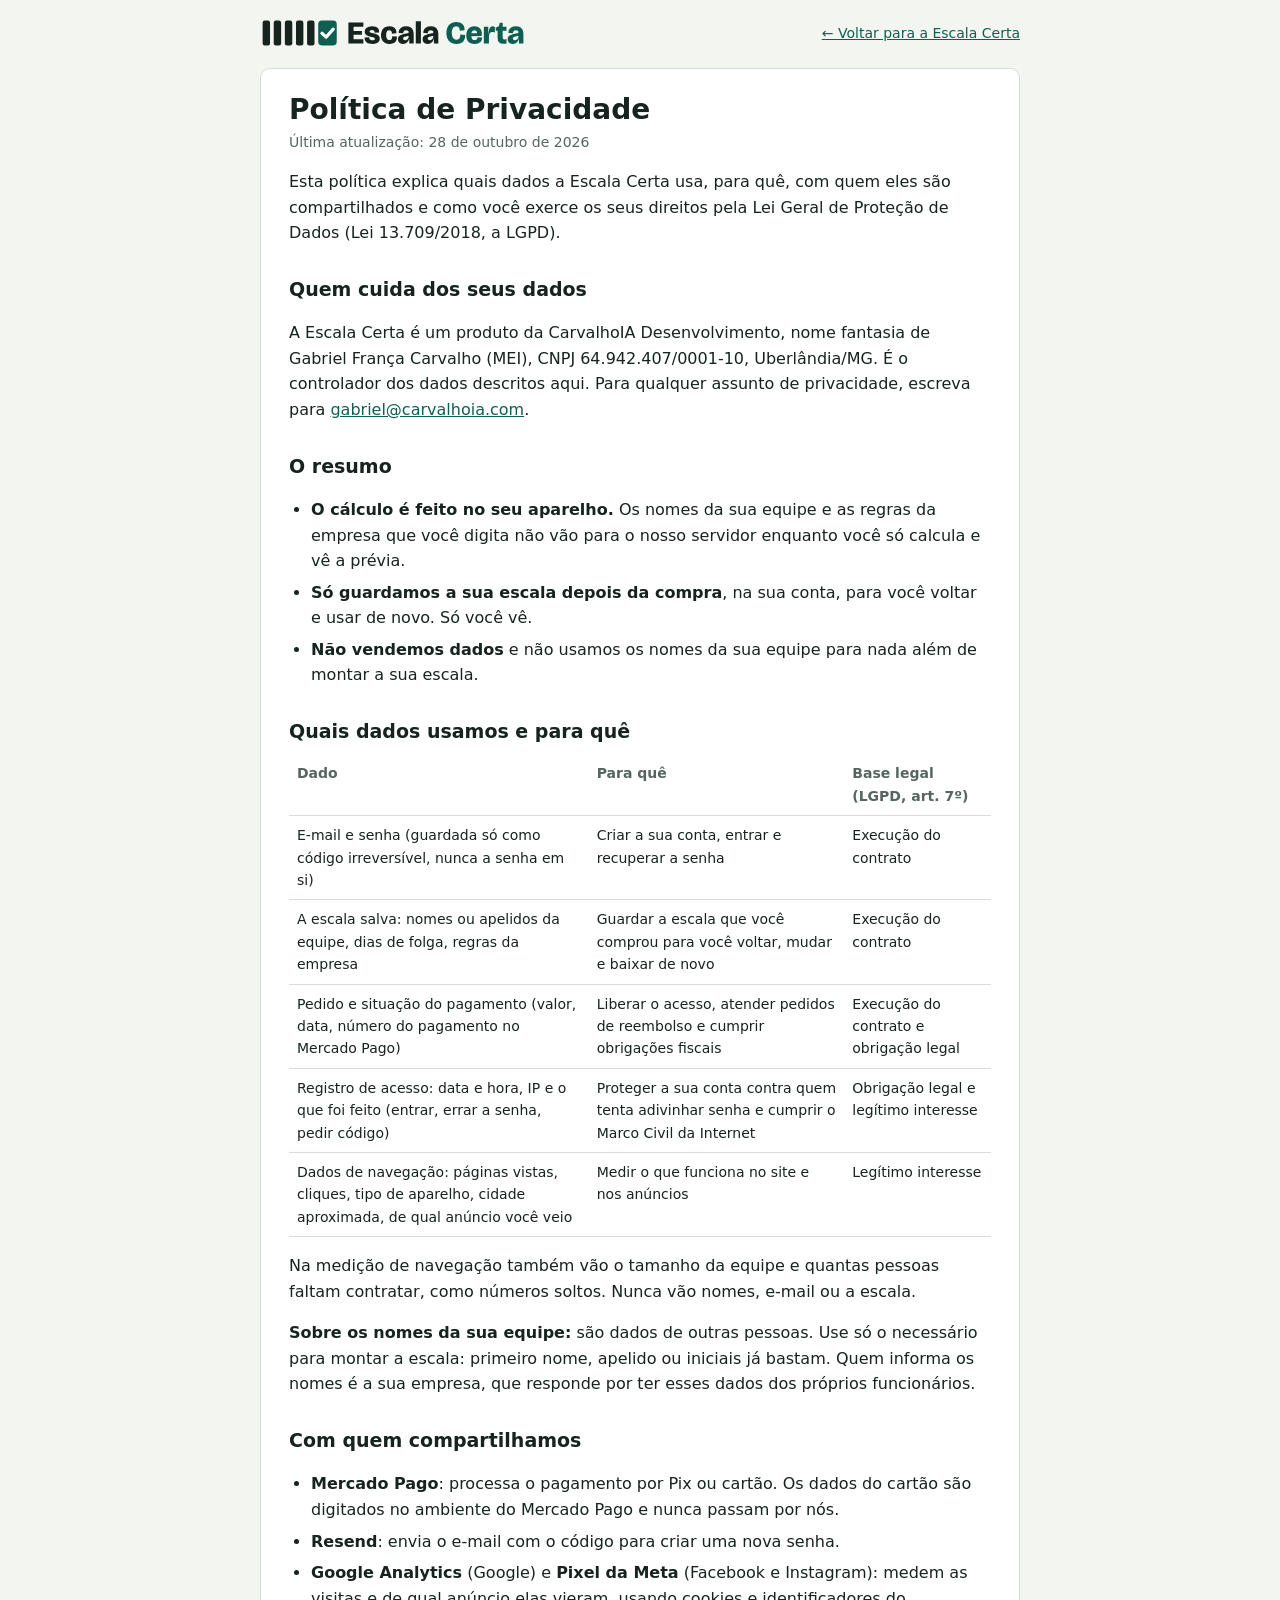
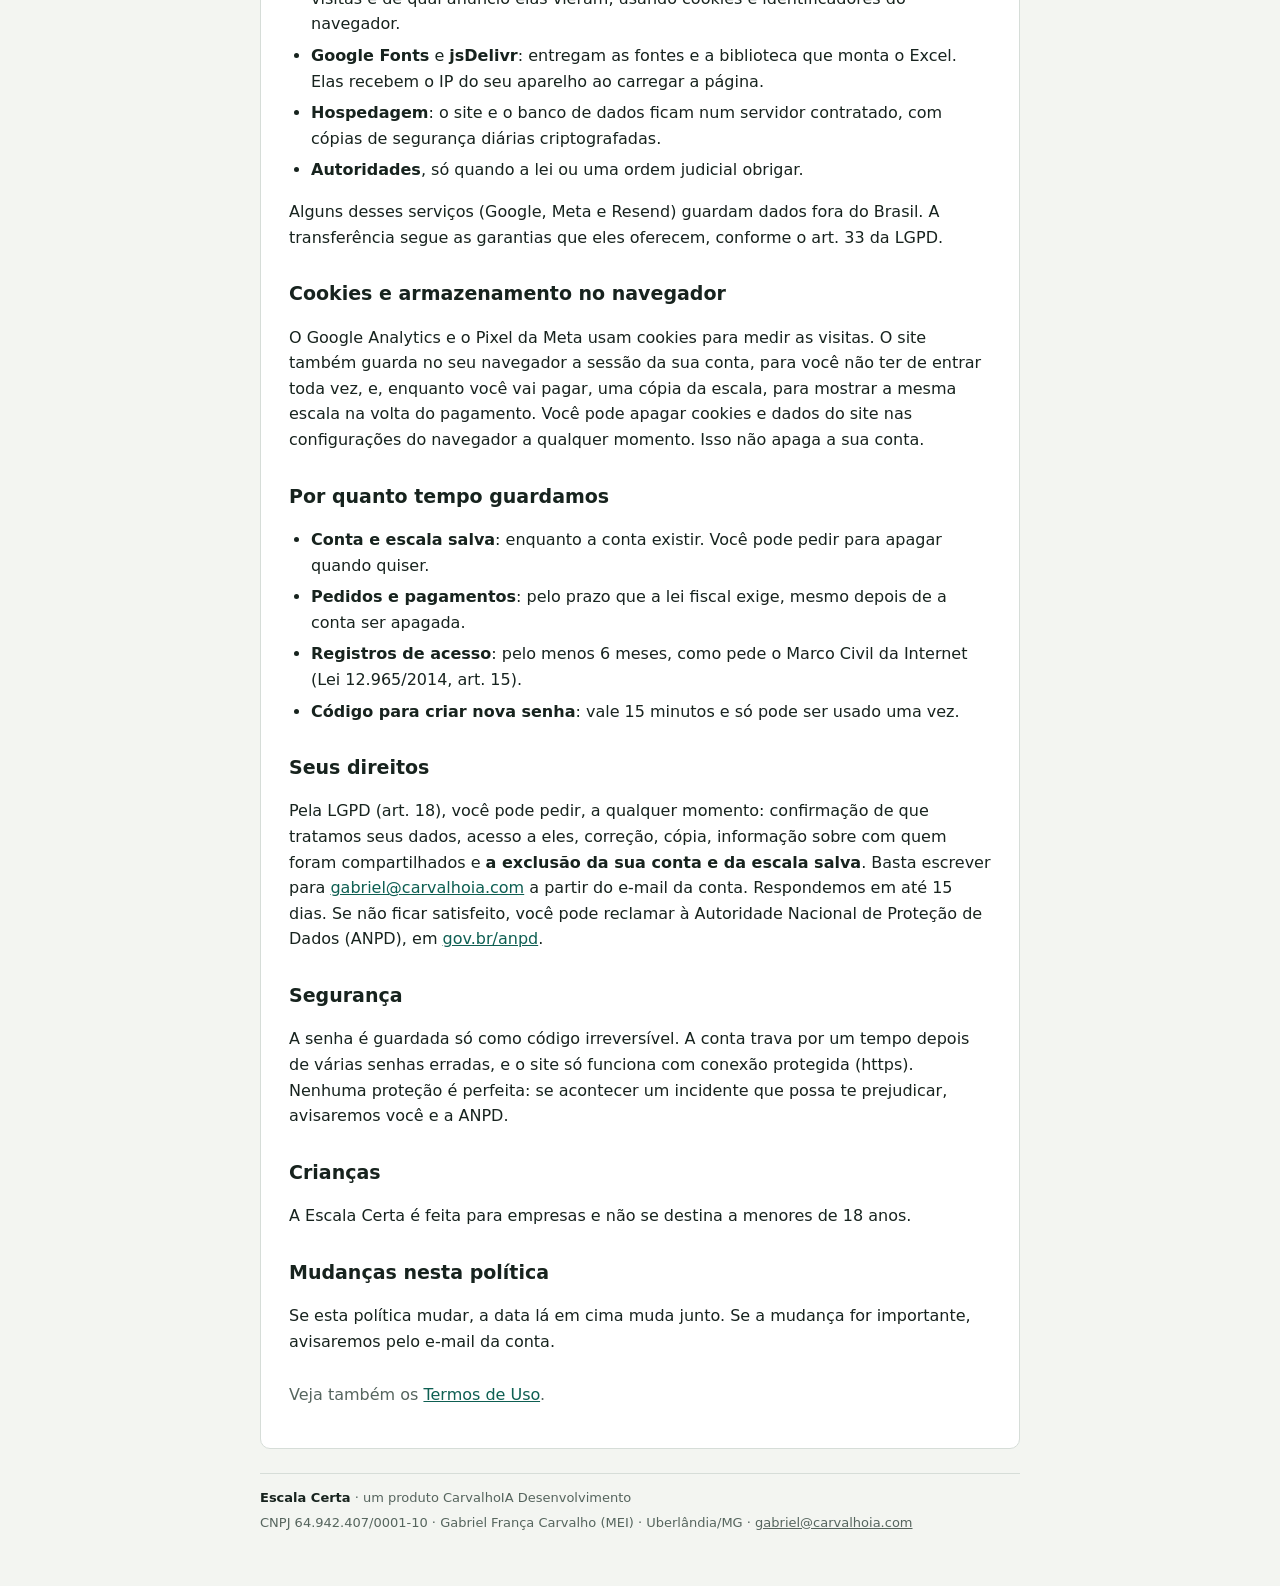
==== gerador/privacidade.html @ 45e775b7 "Política de privacidade, termos de uso e dúvidas frequentes - privacidade.html e termos.html (LGPD e" ====
<!doctype html>
<html lang="pt-BR">
<head>
<meta charset="utf-8">
<meta name="viewport" content="width=device-width, initial-scale=1, viewport-fit=cover">
<title>Política de Privacidade · Escala Certa</title>
<link rel="icon" href="img/icone.svg" type="image/svg+xml">
<link rel="icon" href="img/favicon-32.png" sizes="32x32" type="image/png">
<meta name="theme-color" content="#0e5f52">
<link rel="stylesheet" href="legal.css">
</head>
<body>
<header class="cabeca">
  <a class="logo" href="./"><img src="img/logo.svg" alt="Escala Certa" width="170" height="34"></a>
  <a class="voltar" href="./">← Voltar para a Escala Certa</a>
</header>
<main class="texto">
  <h1>Política de Privacidade</h1>
  <p class="data">Última atualização: 28 de outubro de 2026</p>

  <p>Esta política explica quais dados a Escala Certa usa, para quê, com quem eles são compartilhados e como você
    exerce os seus direitos pela Lei Geral de Proteção de Dados (Lei 13.709/2018, a LGPD).</p>

  <h2>Quem cuida dos seus dados</h2>
  <p>A Escala Certa é um produto da CarvalhoIA Desenvolvimento, nome fantasia de Gabriel França Carvalho (MEI),
    CNPJ 64.942.407/0001-10, Uberlândia/MG. É o controlador dos dados descritos aqui. Para qualquer assunto de
    privacidade, escreva para <a href="mailto:gabriel@carvalhoia.com">gabriel@carvalhoia.com</a>.</p>

  <h2>O resumo</h2>
  <ul>
    <li><b>O cálculo é feito no seu aparelho.</b> Os nomes da sua equipe e as regras da empresa que você digita não vão
      para o nosso servidor enquanto você só calcula e vê a prévia.</li>
    <li><b>Só guardamos a sua escala depois da compra</b>, na sua conta, para você voltar e usar de novo. Só você vê.</li>
    <li><b>Não vendemos dados</b> e não usamos os nomes da sua equipe para nada além de montar a sua escala.</li>
  </ul>

  <h2>Quais dados usamos e para quê</h2>
  <table>
    <thead><tr><th>Dado</th><th>Para quê</th><th>Base legal (LGPD, art. 7º)</th></tr></thead>
    <tbody>
      <tr><td>E-mail e senha (guardada só como código irreversível, nunca a senha em si)</td>
        <td>Criar a sua conta, entrar e recuperar a senha</td><td>Execução do contrato</td></tr>
      <tr><td>A escala salva: nomes ou apelidos da equipe, dias de folga, regras da empresa</td>
        <td>Guardar a escala que você comprou para você voltar, mudar e baixar de novo</td><td>Execução do contrato</td></tr>
      <tr><td>Pedido e situação do pagamento (valor, data, número do pagamento no Mercado Pago)</td>
        <td>Liberar o acesso, atender pedidos de reembolso e cumprir obrigações fiscais</td><td>Execução do contrato e obrigação legal</td></tr>
      <tr><td>Registro de acesso: data e hora, IP e o que foi feito (entrar, errar a senha, pedir código)</td>
        <td>Proteger a sua conta contra quem tenta adivinhar senha e cumprir o Marco Civil da Internet</td><td>Obrigação legal e legítimo interesse</td></tr>
      <tr><td>Dados de navegação: páginas vistas, cliques, tipo de aparelho, cidade aproximada, de qual anúncio você veio</td>
        <td>Medir o que funciona no site e nos anúncios</td><td>Legítimo interesse</td></tr>
    </tbody>
  </table>
  <p>Na medição de navegação também vão o tamanho da equipe e quantas pessoas faltam contratar, como números soltos.
    Nunca vão nomes, e-mail ou a escala.</p>
  <p><b>Sobre os nomes da sua equipe:</b> são dados de outras pessoas. Use só o necessário para montar a escala:
    primeiro nome, apelido ou iniciais já bastam. Quem informa os nomes é a sua empresa, que responde por ter esses
    dados dos próprios funcionários.</p>

  <h2>Com quem compartilhamos</h2>
  <ul>
    <li><b>Mercado Pago</b>: processa o pagamento por Pix ou cartão. Os dados do cartão são digitados no ambiente
      do Mercado Pago e nunca passam por nós.</li>
    <li><b>Resend</b>: envia o e-mail com o código para criar uma nova senha.</li>
    <li><b>Google Analytics</b> (Google) e <b>Pixel da Meta</b> (Facebook e Instagram): medem as visitas e de qual
      anúncio elas vieram, usando cookies e identificadores do navegador.</li>
    <li><b>Google Fonts</b> e <b>jsDelivr</b>: entregam as fontes e a biblioteca que monta o Excel. Elas recebem o
      IP do seu aparelho ao carregar a página.</li>
    <li><b>Hospedagem</b>: o site e o banco de dados ficam num servidor contratado, com cópias de segurança diárias
      criptografadas.</li>
    <li><b>Autoridades</b>, só quando a lei ou uma ordem judicial obrigar.</li>
  </ul>
  <p>Alguns desses serviços (Google, Meta e Resend) guardam dados fora do Brasil. A transferência segue as
    garantias que eles oferecem, conforme o art. 33 da LGPD.</p>

  <h2>Cookies e armazenamento no navegador</h2>
  <p>O Google Analytics e o Pixel da Meta usam cookies para medir as visitas. O site também guarda no seu navegador
    a sessão da sua conta, para você não ter de entrar toda vez, e, enquanto você vai pagar, uma cópia da escala,
    para mostrar a mesma escala na volta do pagamento. Você pode apagar cookies e dados do site nas configurações
    do navegador a qualquer momento. Isso não apaga a sua conta.</p>

  <h2>Por quanto tempo guardamos</h2>
  <ul>
    <li><b>Conta e escala salva</b>: enquanto a conta existir. Você pode pedir para apagar quando quiser.</li>
    <li><b>Pedidos e pagamentos</b>: pelo prazo que a lei fiscal exige, mesmo depois de a conta ser apagada.</li>
    <li><b>Registros de acesso</b>: pelo menos 6 meses, como pede o Marco Civil da Internet (Lei 12.965/2014, art. 15).</li>
    <li><b>Código para criar nova senha</b>: vale 15 minutos e só pode ser usado uma vez.</li>
  </ul>

  <h2>Seus direitos</h2>
  <p>Pela LGPD (art. 18), você pode pedir, a qualquer momento: confirmação de que tratamos seus dados, acesso a eles,
    correção, cópia, informação sobre com quem foram compartilhados e <b>a exclusão da sua conta e da escala salva</b>.
    Basta escrever para <a href="mailto:gabriel@carvalhoia.com">gabriel@carvalhoia.com</a> a partir do e-mail da conta.
    Respondemos em até 15 dias. Se não ficar satisfeito, você pode reclamar à Autoridade Nacional de Proteção de Dados
    (ANPD), em <a href="https://www.gov.br/anpd">gov.br/anpd</a>.</p>

  <h2>Segurança</h2>
  <p>A senha é guardada só como código irreversível. A conta trava por um tempo depois de várias senhas erradas, e o
    site só funciona com conexão protegida (https). Nenhuma proteção é perfeita: se acontecer um incidente que possa
    te prejudicar, avisaremos você e a ANPD.</p>

  <h2>Crianças</h2>
  <p>A Escala Certa é feita para empresas e não se destina a menores de 18 anos.</p>

  <h2>Mudanças nesta política</h2>
  <p>Se esta política mudar, a data lá em cima muda junto. Se a mudança for importante, avisaremos pelo e-mail da conta.</p>

  <p class="ver-tambem">Veja também os <a href="termos.html">Termos de Uso</a>.</p>
</main>
<footer class="rodape">
  <p><b>Escala Certa</b> · um produto CarvalhoIA Desenvolvimento</p>
  <p>CNPJ 64.942.407/0001-10 · Gabriel França Carvalho (MEI) · Uberlândia/MG ·
    <a href="mailto:gabriel@carvalhoia.com">gabriel@carvalhoia.com</a></p>
</footer>
</body>
</html>
---- gerador/legal.css ----
/* páginas de texto (privacidade e termos): mesmas cores e letras do site, sem a fonte externa */
:root {
  --papel: #f3f5f1; --cartao: #ffffff; --tinta: #17231e; --tinta-2: #56655e; --linha: #d6ddd8; --acento: #0e5f52;
  --texto: "Atkinson Hyperlegible", "Segoe UI", system-ui, sans-serif;
  color-scheme: light;
}
@media (prefers-color-scheme: dark) {
  :root:not([data-theme="light"]) {
    --papel: #121a17; --cartao: #1a2420; --tinta: #e7eeea; --tinta-2: #a2b1aa; --linha: #2f3c36; --acento: #5cc2ad;
    color-scheme: dark;
  }
}
:root[data-theme="dark"] {
  --papel: #121a17; --cartao: #1a2420; --tinta: #e7eeea; --tinta-2: #a2b1aa; --linha: #2f3c36; --acento: #5cc2ad;
  color-scheme: dark;
}
* { box-sizing: border-box; }
html { -webkit-text-size-adjust: 100%; }
body {
  margin: 0; background: var(--papel); color: var(--tinta); font-family: var(--texto); font-size: 16px; line-height: 1.6;
  padding: 0 max(16px, env(safe-area-inset-right, 0px)) 48px max(16px, env(safe-area-inset-left, 0px));
}
a { color: var(--acento); }
.cabeca, .texto, .rodape { max-width: 760px; margin: 0 auto; }
.cabeca { display: flex; flex-wrap: wrap; align-items: center; justify-content: space-between; gap: 10px; padding-block: 18px 8px; }
.logo img { display: block; height: 30px; width: auto; }
@media (prefers-color-scheme: dark) { :root:not([data-theme="light"]) .logo img { content: url(img/logo-fundo-escuro.svg); } }
:root[data-theme="dark"] .logo img { content: url(img/logo-fundo-escuro.svg); }
.voltar { font-size: 14px; }
.texto { background: var(--cartao); border: 1px solid var(--linha); border-radius: 10px; padding: 24px 28px; margin-top: 12px; }
@media (max-width: 600px) { .texto { padding: 18px 16px; } }
h1 { font-size: 28px; line-height: 1.2; margin: 0 0 4px; }
h2 { font-size: 19px; margin: 28px 0 8px; }
.data { color: var(--tinta-2); font-size: 14px; margin-top: 0; }
ul { padding-left: 22px; }
li { margin-bottom: 6px; }
table { width: 100%; border-collapse: collapse; font-size: 14px; margin: 8px 0 12px; }
th, td { text-align: left; vertical-align: top; padding: 8px; border-bottom: 1px solid var(--linha); }
th { color: var(--tinta-2); font-weight: 700; }
@media (max-width: 600px) {
  /* no celular a tabela vira lista: cada linha um bloco */
  table, tbody, tr, td { display: block; width: 100%; }
  thead { display: none; }
  tr { border-bottom: 1px solid var(--linha); padding: 8px 0; }
  td { border: 0; padding: 2px 0; }
  td:nth-child(2)::before { content: "Para quê: "; font-weight: 700; }
  td:nth-child(3)::before { content: "Base legal: "; font-weight: 700; }
  td:first-child { font-weight: 700; }
}
.ver-tambem { margin-top: 28px; color: var(--tinta-2); }
.rodape { margin-top: 24px; padding-top: 14px; border-top: 1px solid var(--linha); font-size: 13px; color: var(--tinta-2); }
.rodape p { margin: 0 0 4px; }
.rodape b { color: var(--tinta); }
.rodape a { color: inherit; }
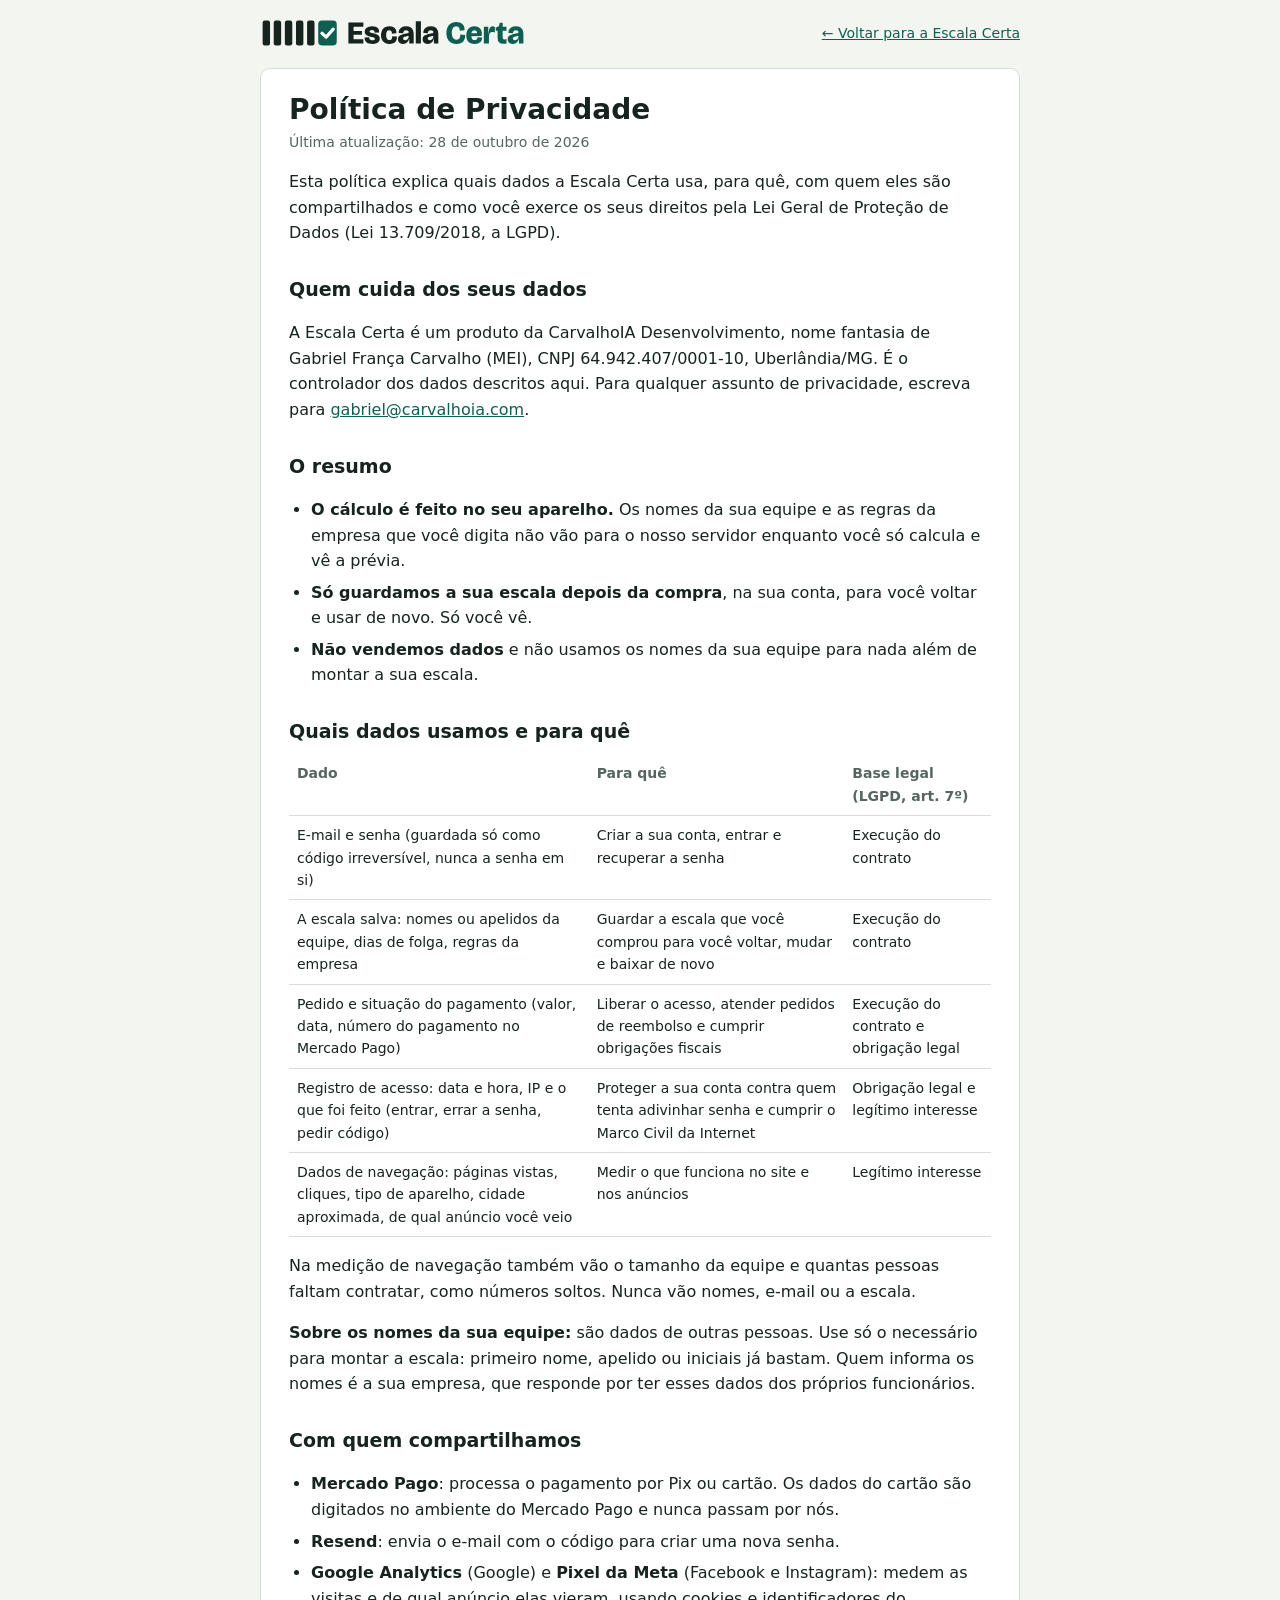
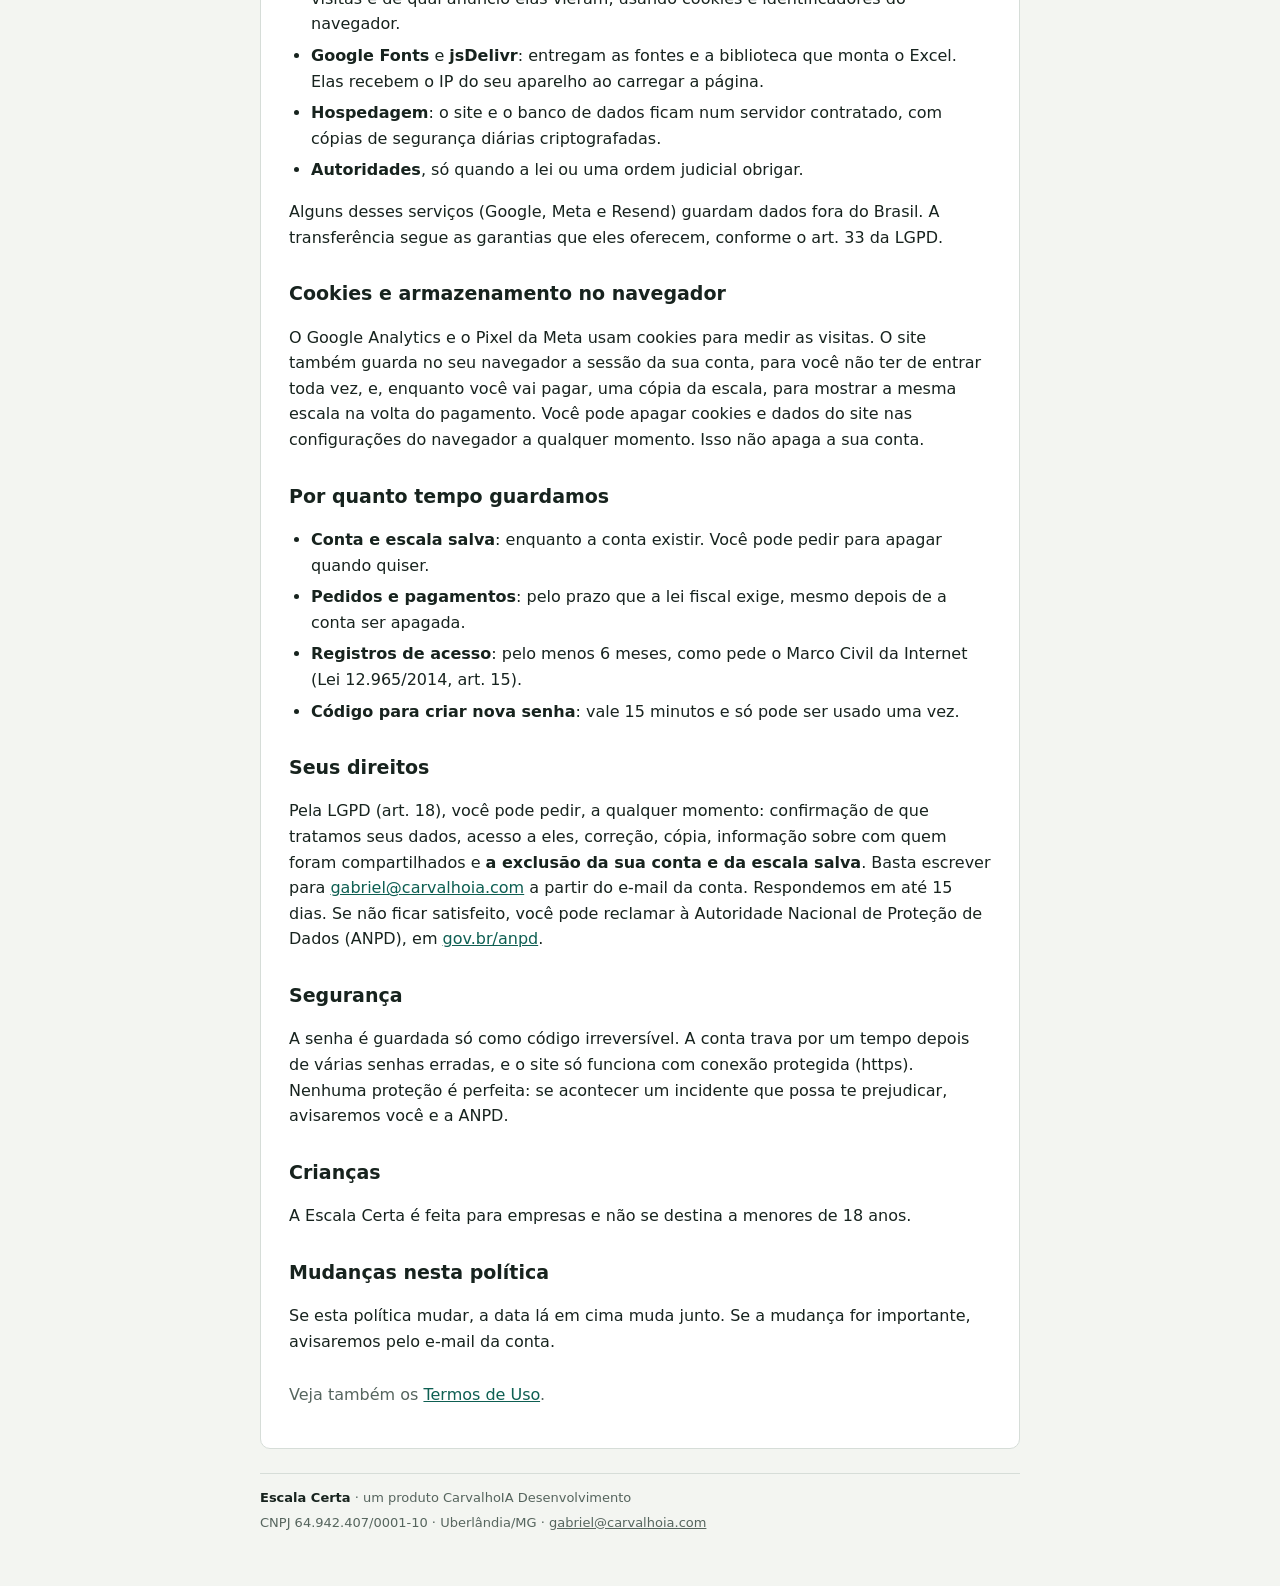
==== commit 57bfa5cf: "Rodapé sem o nome do titular do MEI Fica marca, CNPJ, cidade e e-mail. O nome segue no texto dos ter" ====
--- a/gerador/privacidade.html
+++ b/gerador/privacidade.html
@@ -108,7 +108,7 @@
 </main>
 <footer class="rodape">
   <p><b>Escala Certa</b> · um produto CarvalhoIA Desenvolvimento</p>
-  <p>CNPJ 64.942.407/0001-10 · Gabriel França Carvalho (MEI) · Uberlândia/MG ·
+  <p>CNPJ 64.942.407/0001-10 · Uberlândia/MG ·
     <a href="mailto:gabriel@carvalhoia.com">gabriel@carvalhoia.com</a></p>
 </footer>
 </body>
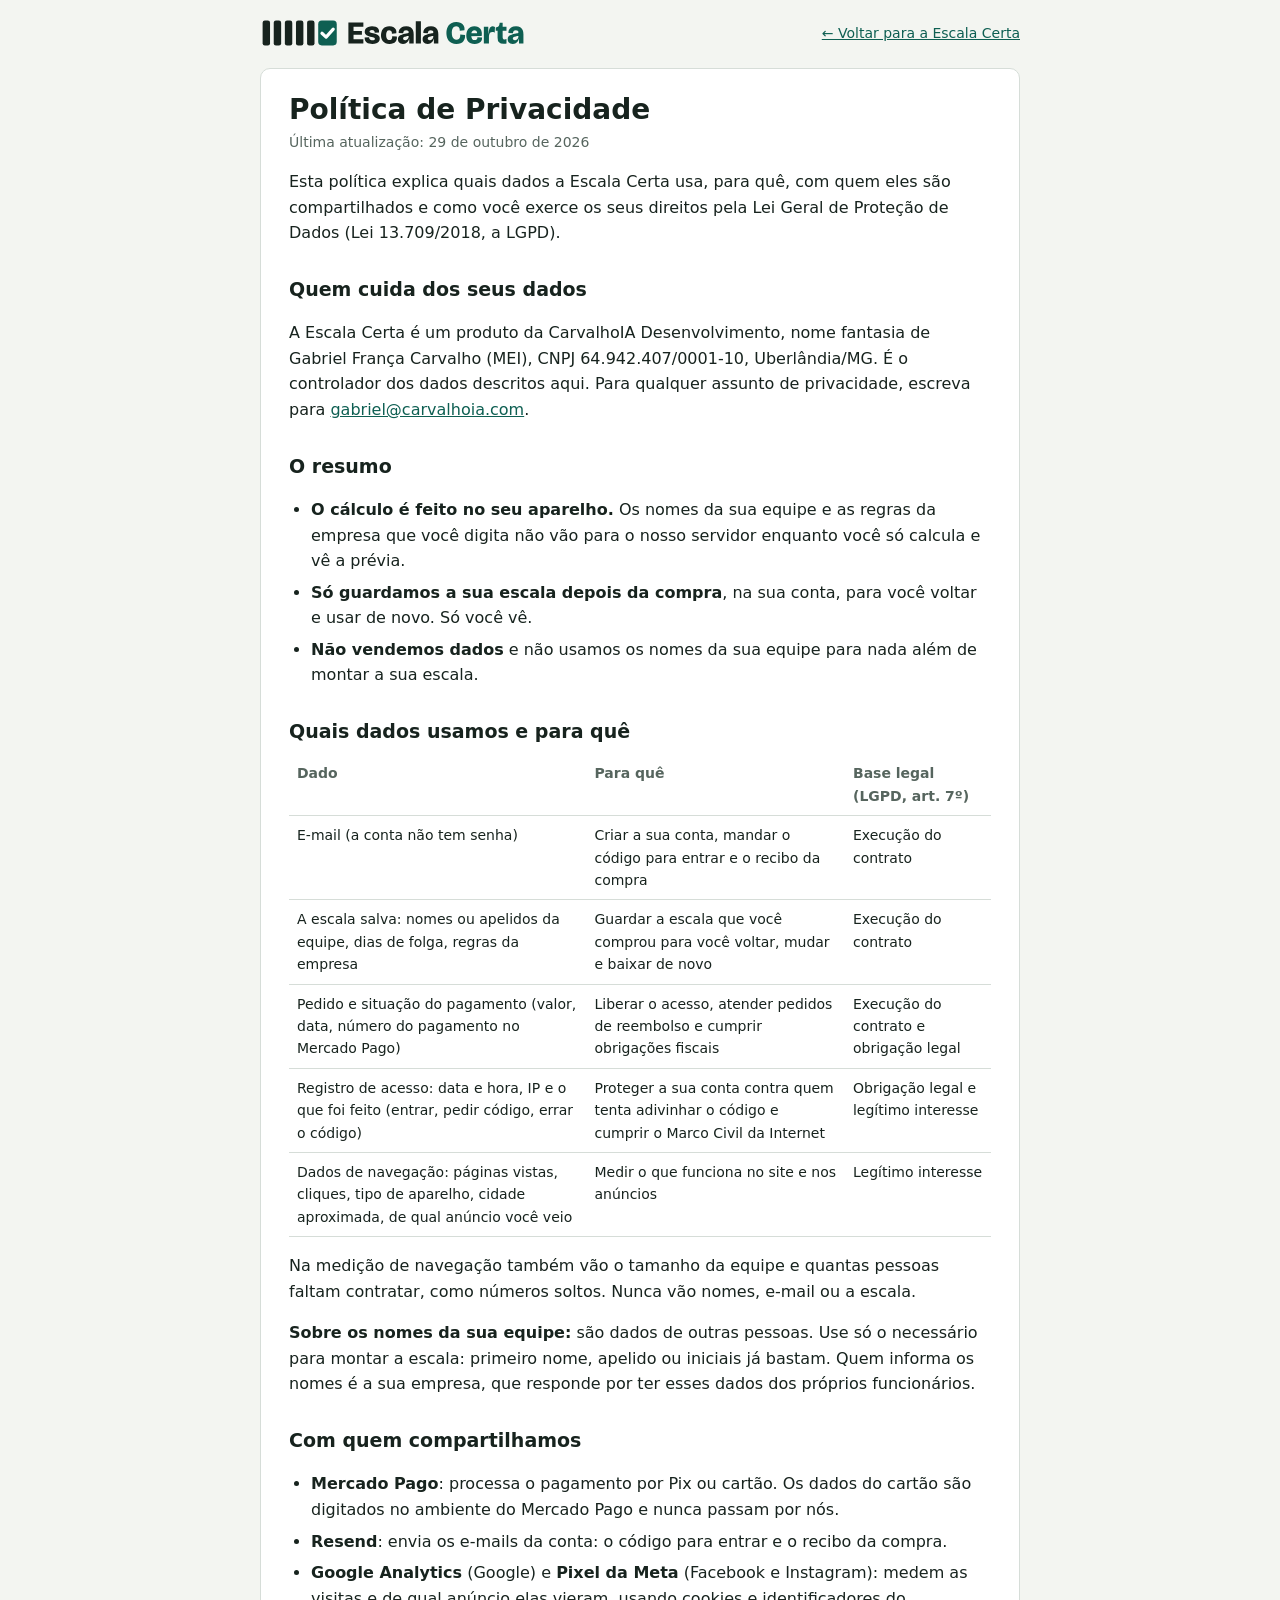
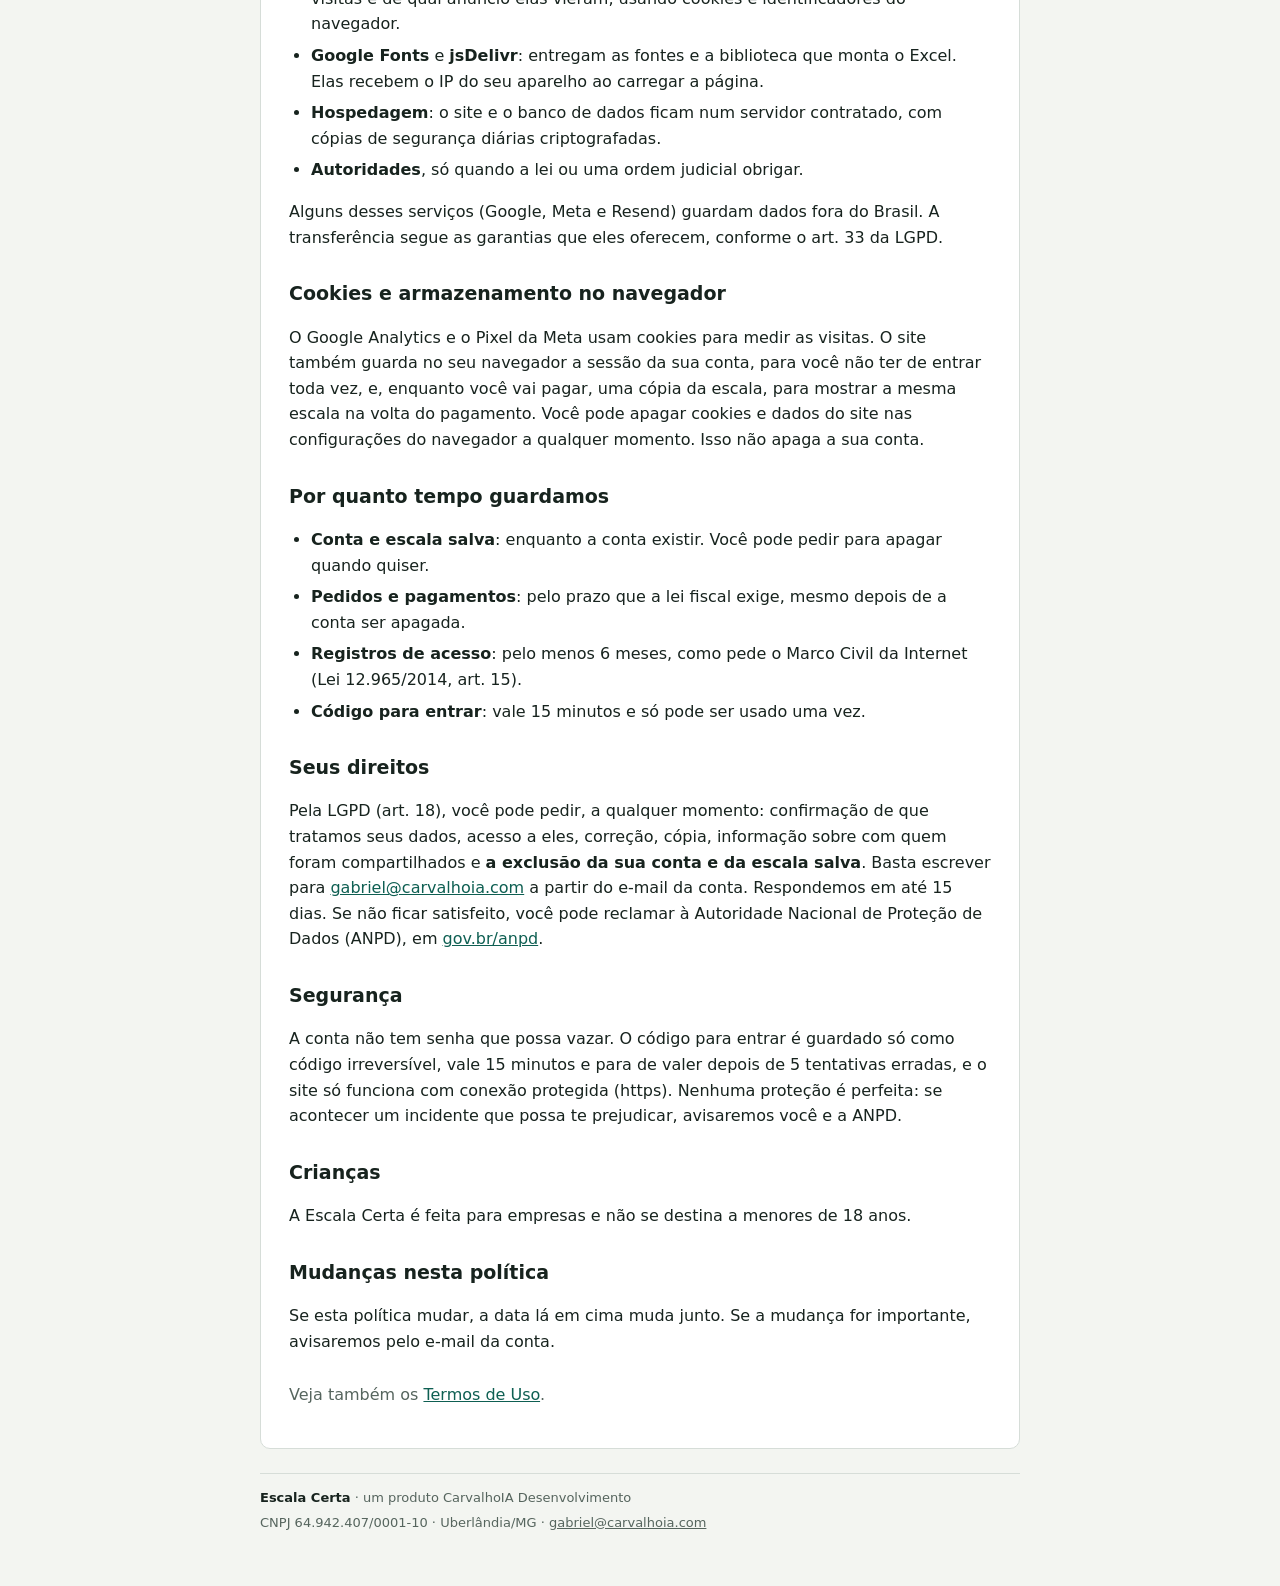
==== commit 82080f57: "Conta sem senha: compra só com o e-mail, entrar por código no e-mail Em 27-28/10, 4 de 4 que clicara" ====
--- a/gerador/privacidade.html
+++ b/gerador/privacidade.html
@@ -16,7 +16,7 @@
 </header>
 <main class="texto">
   <h1>Política de Privacidade</h1>
-  <p class="data">Última atualização: 28 de outubro de 2026</p>
+  <p class="data">Última atualização: 29 de outubro de 2026</p>
 
   <p>Esta política explica quais dados a Escala Certa usa, para quê, com quem eles são compartilhados e como você
     exerce os seus direitos pela Lei Geral de Proteção de Dados (Lei 13.709/2018, a LGPD).</p>
@@ -38,14 +38,14 @@
   <table>
     <thead><tr><th>Dado</th><th>Para quê</th><th>Base legal (LGPD, art. 7º)</th></tr></thead>
     <tbody>
-      <tr><td>E-mail e senha (guardada só como código irreversível, nunca a senha em si)</td>
-        <td>Criar a sua conta, entrar e recuperar a senha</td><td>Execução do contrato</td></tr>
+      <tr><td>E-mail (a conta não tem senha)</td>
+        <td>Criar a sua conta, mandar o código para entrar e o recibo da compra</td><td>Execução do contrato</td></tr>
       <tr><td>A escala salva: nomes ou apelidos da equipe, dias de folga, regras da empresa</td>
         <td>Guardar a escala que você comprou para você voltar, mudar e baixar de novo</td><td>Execução do contrato</td></tr>
       <tr><td>Pedido e situação do pagamento (valor, data, número do pagamento no Mercado Pago)</td>
         <td>Liberar o acesso, atender pedidos de reembolso e cumprir obrigações fiscais</td><td>Execução do contrato e obrigação legal</td></tr>
-      <tr><td>Registro de acesso: data e hora, IP e o que foi feito (entrar, errar a senha, pedir código)</td>
-        <td>Proteger a sua conta contra quem tenta adivinhar senha e cumprir o Marco Civil da Internet</td><td>Obrigação legal e legítimo interesse</td></tr>
+      <tr><td>Registro de acesso: data e hora, IP e o que foi feito (entrar, pedir código, errar o código)</td>
+        <td>Proteger a sua conta contra quem tenta adivinhar o código e cumprir o Marco Civil da Internet</td><td>Obrigação legal e legítimo interesse</td></tr>
       <tr><td>Dados de navegação: páginas vistas, cliques, tipo de aparelho, cidade aproximada, de qual anúncio você veio</td>
         <td>Medir o que funciona no site e nos anúncios</td><td>Legítimo interesse</td></tr>
     </tbody>
@@ -60,7 +60,7 @@
   <ul>
     <li><b>Mercado Pago</b>: processa o pagamento por Pix ou cartão. Os dados do cartão são digitados no ambiente
       do Mercado Pago e nunca passam por nós.</li>
-    <li><b>Resend</b>: envia o e-mail com o código para criar uma nova senha.</li>
+    <li><b>Resend</b>: envia os e-mails da conta: o código para entrar e o recibo da compra.</li>
     <li><b>Google Analytics</b> (Google) e <b>Pixel da Meta</b> (Facebook e Instagram): medem as visitas e de qual
       anúncio elas vieram, usando cookies e identificadores do navegador.</li>
     <li><b>Google Fonts</b> e <b>jsDelivr</b>: entregam as fontes e a biblioteca que monta o Excel. Elas recebem o
@@ -83,7 +83,7 @@
     <li><b>Conta e escala salva</b>: enquanto a conta existir. Você pode pedir para apagar quando quiser.</li>
     <li><b>Pedidos e pagamentos</b>: pelo prazo que a lei fiscal exige, mesmo depois de a conta ser apagada.</li>
     <li><b>Registros de acesso</b>: pelo menos 6 meses, como pede o Marco Civil da Internet (Lei 12.965/2014, art. 15).</li>
-    <li><b>Código para criar nova senha</b>: vale 15 minutos e só pode ser usado uma vez.</li>
+    <li><b>Código para entrar</b>: vale 15 minutos e só pode ser usado uma vez.</li>
   </ul>
 
   <h2>Seus direitos</h2>
@@ -94,8 +94,8 @@
     (ANPD), em <a href="https://www.gov.br/anpd">gov.br/anpd</a>.</p>
 
   <h2>Segurança</h2>
-  <p>A senha é guardada só como código irreversível. A conta trava por um tempo depois de várias senhas erradas, e o
-    site só funciona com conexão protegida (https). Nenhuma proteção é perfeita: se acontecer um incidente que possa
+  <p>A conta não tem senha que possa vazar. O código para entrar é guardado só como código irreversível, vale
+    15 minutos e para de valer depois de 5 tentativas erradas, e o site só funciona com conexão protegida (https). Nenhuma proteção é perfeita: se acontecer um incidente que possa
     te prejudicar, avisaremos você e a ANPD.</p>
 
   <h2>Crianças</h2>
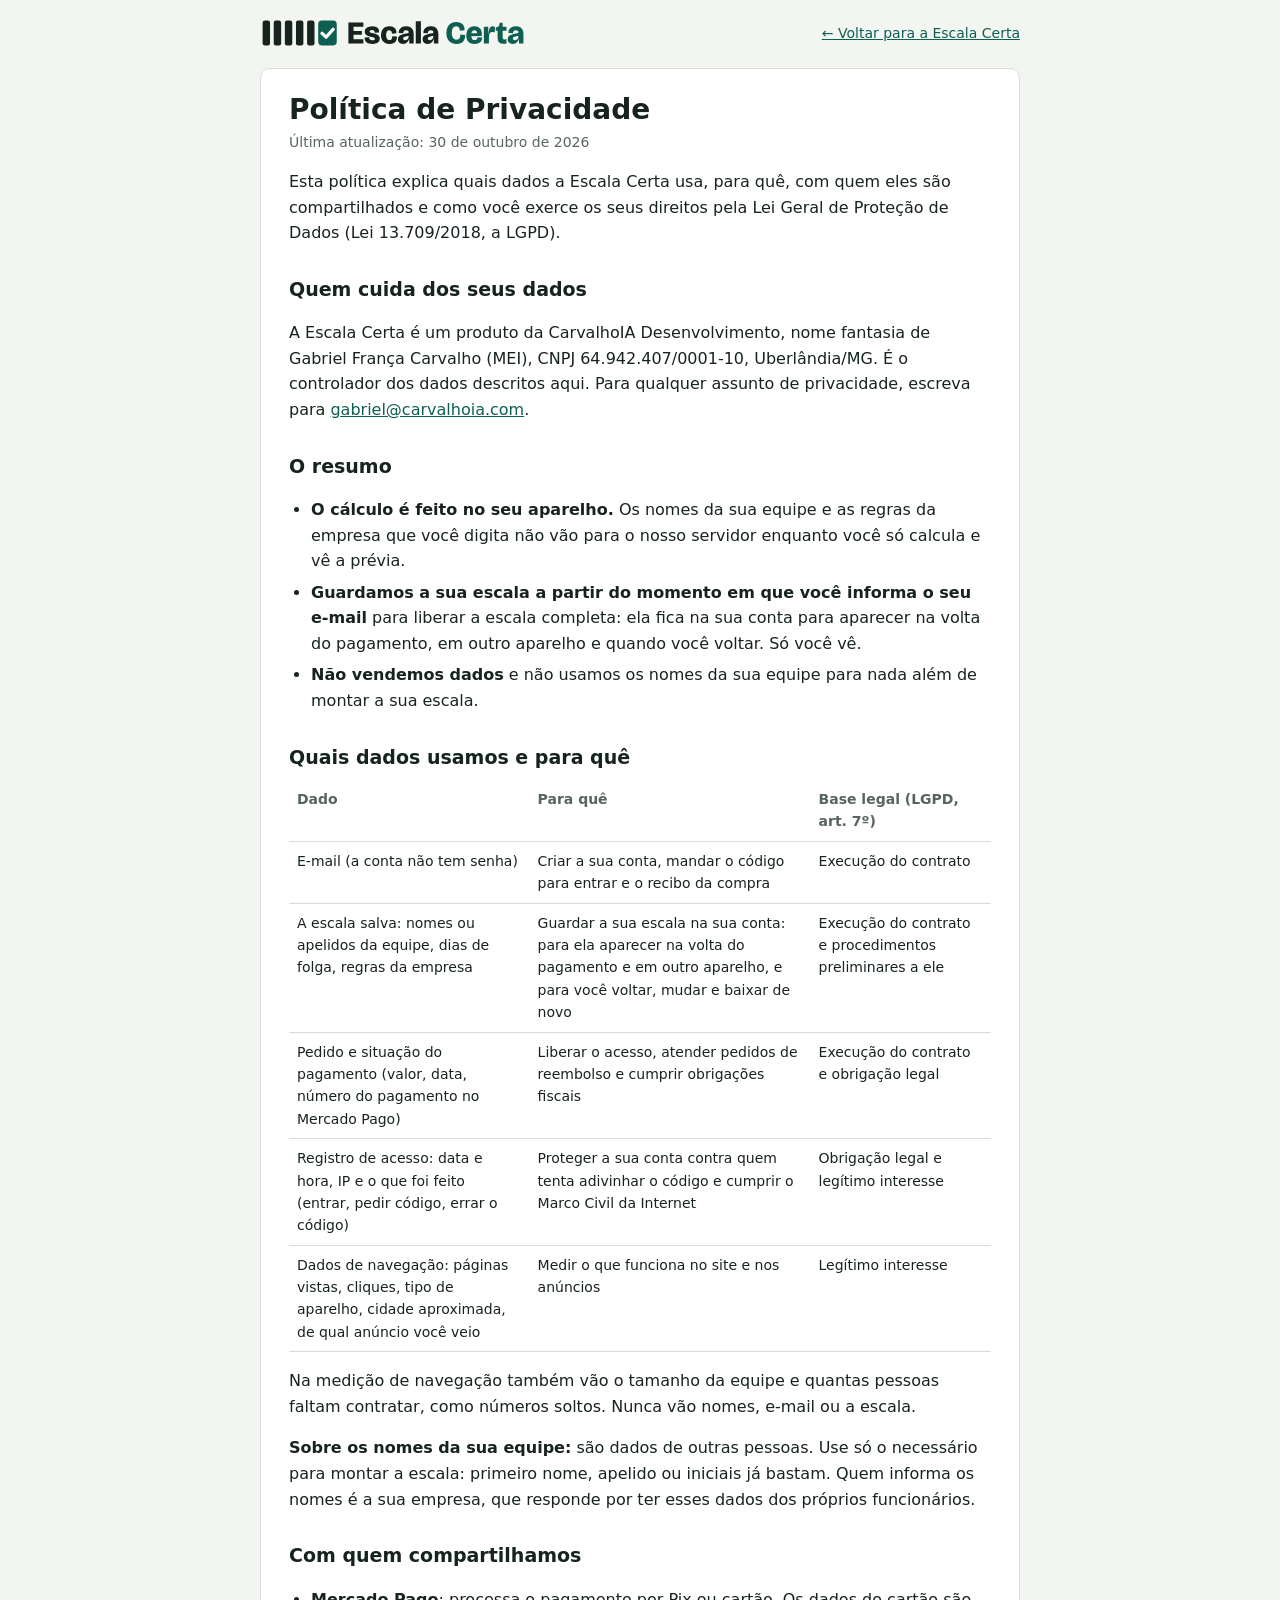
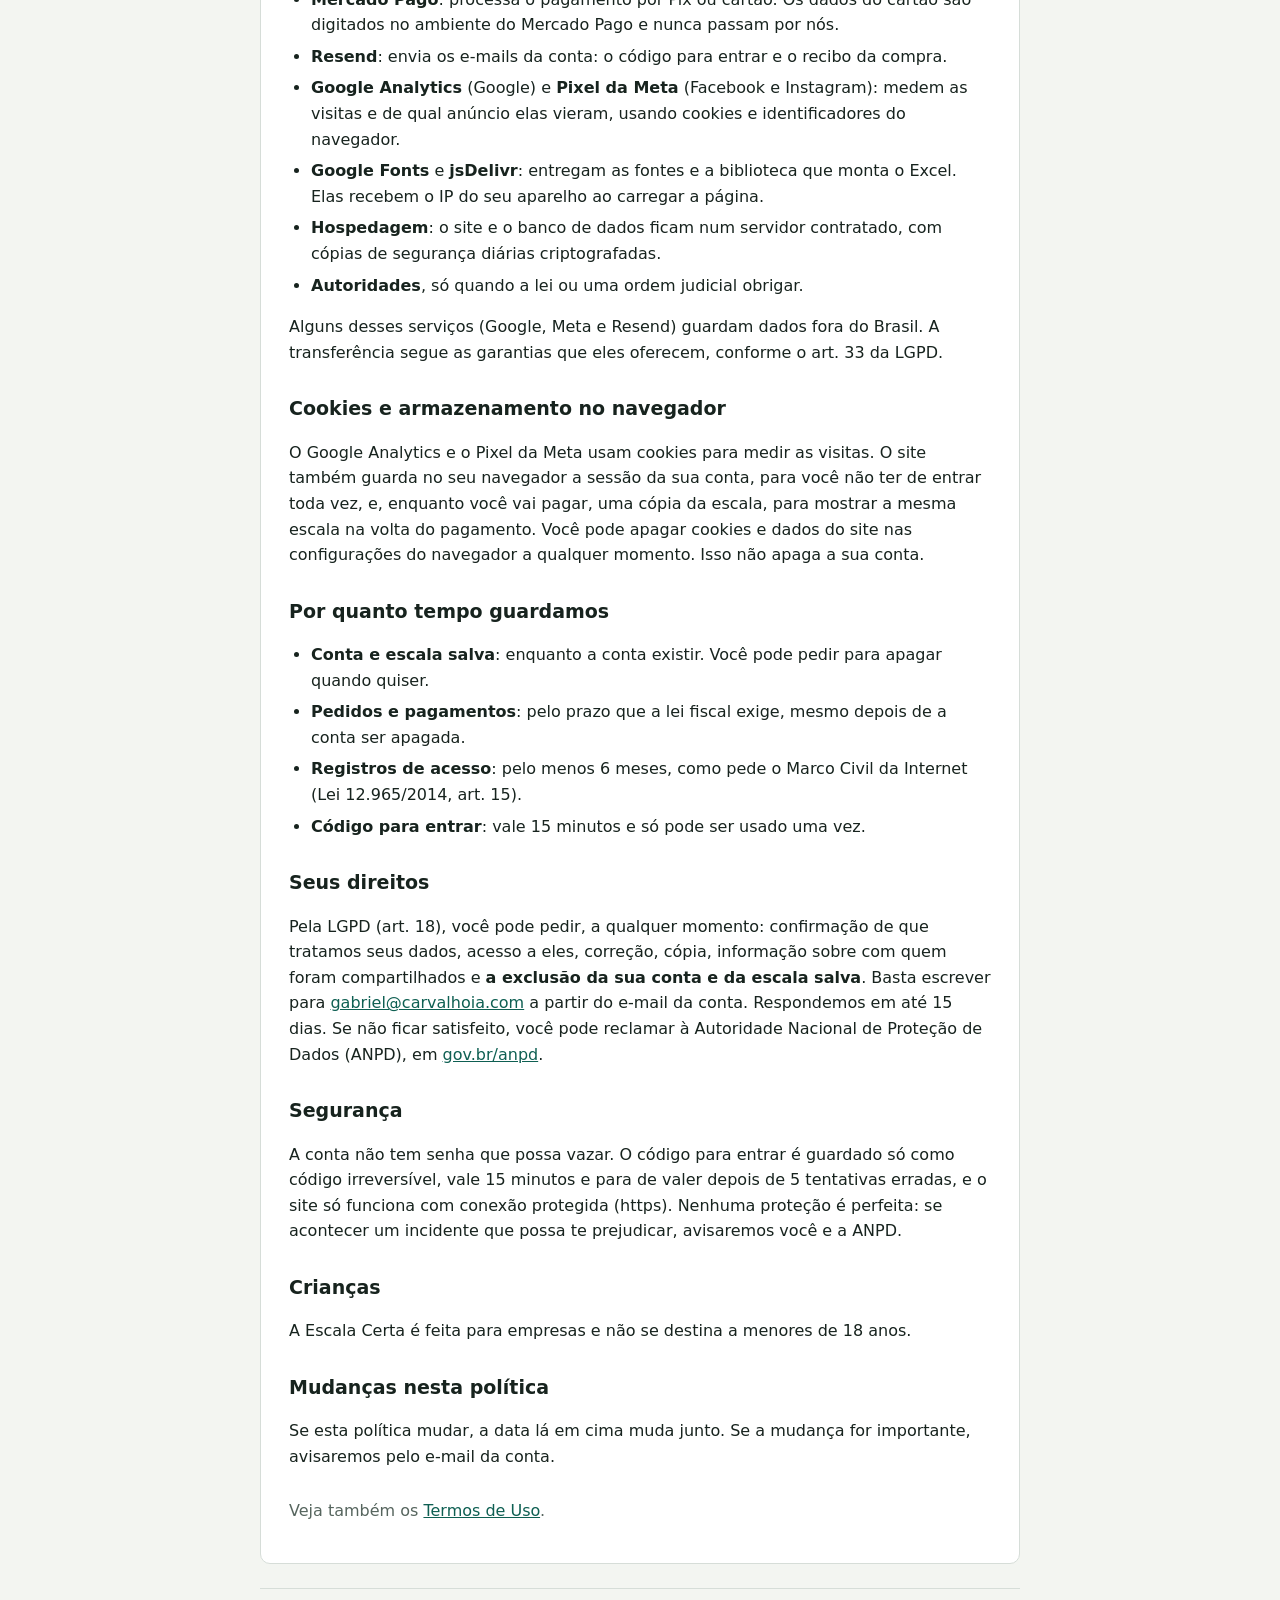
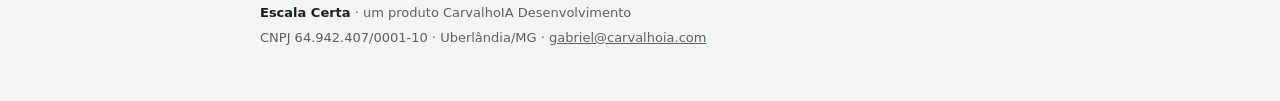
==== commit bd2cd521: "Escala guardada desde o e-mail; qualquer código válido serve Primeira venda (30/10): o comprador pag" ====
--- a/gerador/privacidade.html
+++ b/gerador/privacidade.html
@@ -16,7 +16,7 @@
 </header>
 <main class="texto">
   <h1>Política de Privacidade</h1>
-  <p class="data">Última atualização: 29 de outubro de 2026</p>
+  <p class="data">Última atualização: 30 de outubro de 2026</p>
 
   <p>Esta política explica quais dados a Escala Certa usa, para quê, com quem eles são compartilhados e como você
     exerce os seus direitos pela Lei Geral de Proteção de Dados (Lei 13.709/2018, a LGPD).</p>
@@ -30,7 +30,8 @@
   <ul>
     <li><b>O cálculo é feito no seu aparelho.</b> Os nomes da sua equipe e as regras da empresa que você digita não vão
       para o nosso servidor enquanto você só calcula e vê a prévia.</li>
-    <li><b>Só guardamos a sua escala depois da compra</b>, na sua conta, para você voltar e usar de novo. Só você vê.</li>
+    <li><b>Guardamos a sua escala a partir do momento em que você informa o seu e-mail</b> para liberar a escala completa:
+      ela fica na sua conta para aparecer na volta do pagamento, em outro aparelho e quando você voltar. Só você vê.</li>
     <li><b>Não vendemos dados</b> e não usamos os nomes da sua equipe para nada além de montar a sua escala.</li>
   </ul>
 
@@ -41,7 +42,7 @@
       <tr><td>E-mail (a conta não tem senha)</td>
         <td>Criar a sua conta, mandar o código para entrar e o recibo da compra</td><td>Execução do contrato</td></tr>
       <tr><td>A escala salva: nomes ou apelidos da equipe, dias de folga, regras da empresa</td>
-        <td>Guardar a escala que você comprou para você voltar, mudar e baixar de novo</td><td>Execução do contrato</td></tr>
+        <td>Guardar a sua escala na sua conta: para ela aparecer na volta do pagamento e em outro aparelho, e para você voltar, mudar e baixar de novo</td><td>Execução do contrato e procedimentos preliminares a ele</td></tr>
       <tr><td>Pedido e situação do pagamento (valor, data, número do pagamento no Mercado Pago)</td>
         <td>Liberar o acesso, atender pedidos de reembolso e cumprir obrigações fiscais</td><td>Execução do contrato e obrigação legal</td></tr>
       <tr><td>Registro de acesso: data e hora, IP e o que foi feito (entrar, pedir código, errar o código)</td>
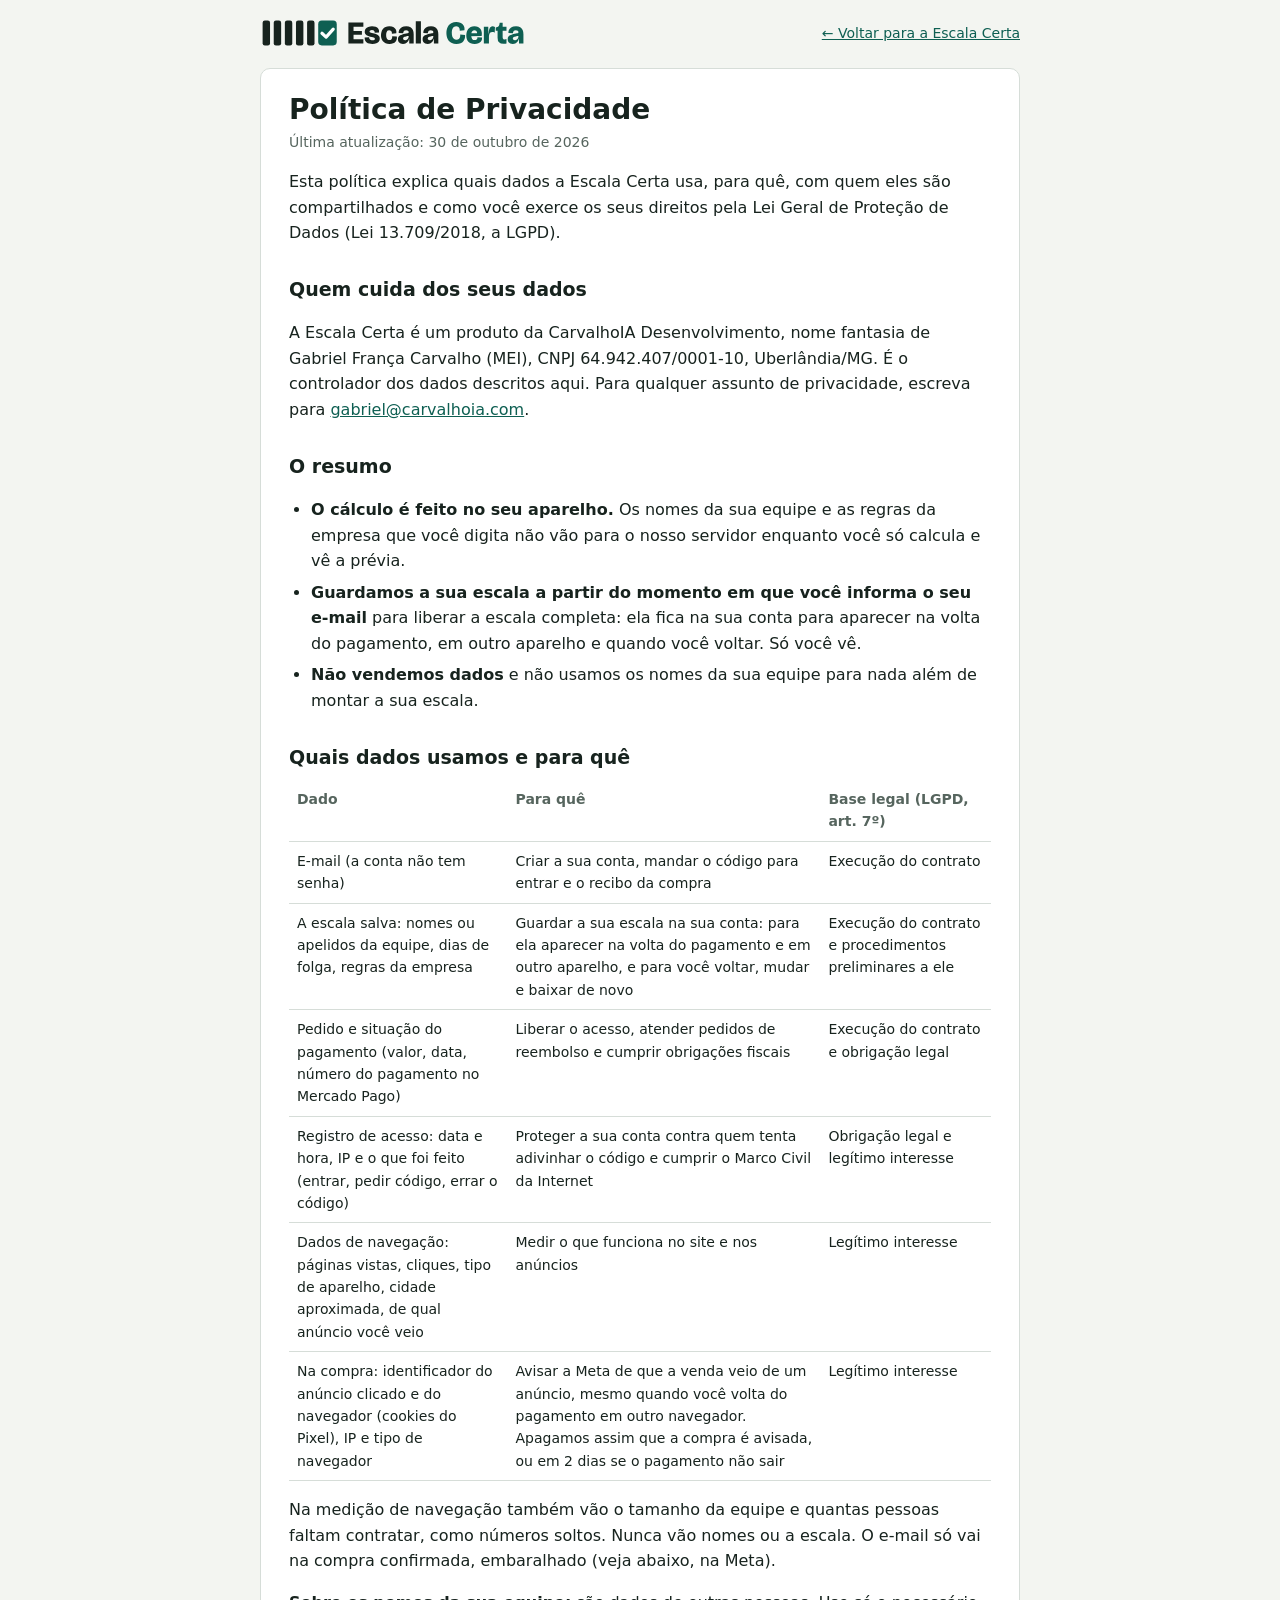
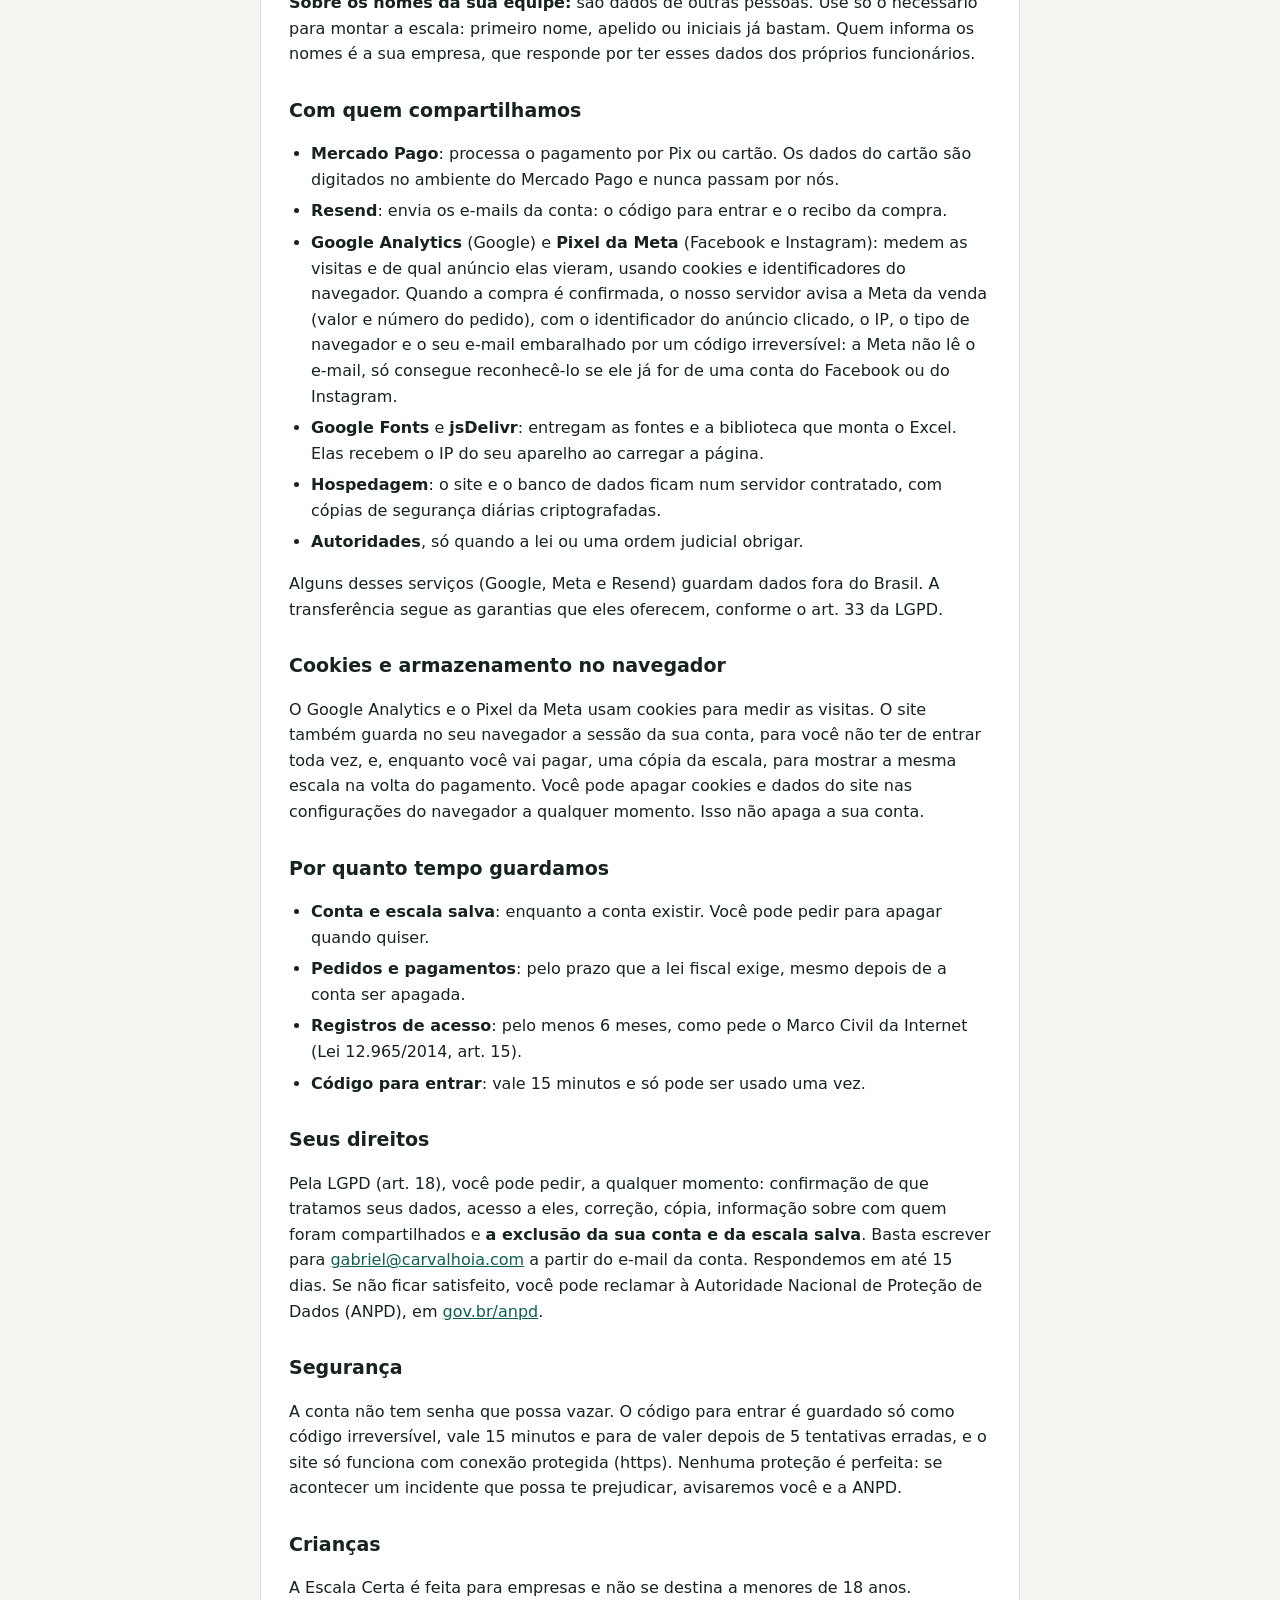
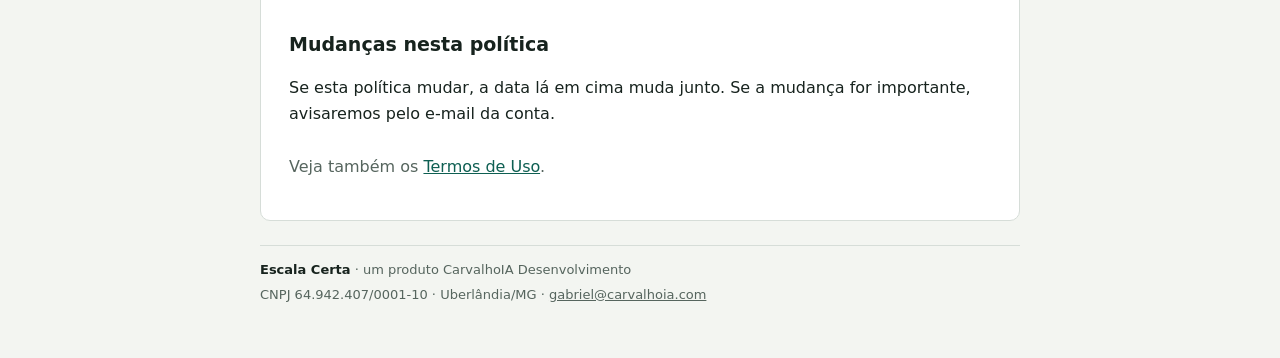
==== commit 4f730231: "API de Conversões da Meta: a compra sai do servidor quando o pagamento é aprovado No celular a volta" ====
--- a/gerador/privacidade.html
+++ b/gerador/privacidade.html
@@ -49,10 +49,13 @@
         <td>Proteger a sua conta contra quem tenta adivinhar o código e cumprir o Marco Civil da Internet</td><td>Obrigação legal e legítimo interesse</td></tr>
       <tr><td>Dados de navegação: páginas vistas, cliques, tipo de aparelho, cidade aproximada, de qual anúncio você veio</td>
         <td>Medir o que funciona no site e nos anúncios</td><td>Legítimo interesse</td></tr>
+      <tr><td>Na compra: identificador do anúncio clicado e do navegador (cookies do Pixel), IP e tipo de navegador</td>
+        <td>Avisar a Meta de que a venda veio de um anúncio, mesmo quando você volta do pagamento em outro navegador.
+          Apagamos assim que a compra é avisada, ou em 2 dias se o pagamento não sair</td><td>Legítimo interesse</td></tr>
     </tbody>
   </table>
   <p>Na medição de navegação também vão o tamanho da equipe e quantas pessoas faltam contratar, como números soltos.
-    Nunca vão nomes, e-mail ou a escala.</p>
+    Nunca vão nomes ou a escala. O e-mail só vai na compra confirmada, embaralhado (veja abaixo, na Meta).</p>
   <p><b>Sobre os nomes da sua equipe:</b> são dados de outras pessoas. Use só o necessário para montar a escala:
     primeiro nome, apelido ou iniciais já bastam. Quem informa os nomes é a sua empresa, que responde por ter esses
     dados dos próprios funcionários.</p>
@@ -63,7 +66,10 @@
       do Mercado Pago e nunca passam por nós.</li>
     <li><b>Resend</b>: envia os e-mails da conta: o código para entrar e o recibo da compra.</li>
     <li><b>Google Analytics</b> (Google) e <b>Pixel da Meta</b> (Facebook e Instagram): medem as visitas e de qual
-      anúncio elas vieram, usando cookies e identificadores do navegador.</li>
+      anúncio elas vieram, usando cookies e identificadores do navegador. Quando a compra é confirmada, o nosso
+      servidor avisa a Meta da venda (valor e número do pedido), com o identificador do anúncio clicado, o IP, o tipo
+      de navegador e o seu e-mail embaralhado por um código irreversível: a Meta não lê o e-mail, só consegue
+      reconhecê-lo se ele já for de uma conta do Facebook ou do Instagram.</li>
     <li><b>Google Fonts</b> e <b>jsDelivr</b>: entregam as fontes e a biblioteca que monta o Excel. Elas recebem o
       IP do seu aparelho ao carregar a página.</li>
     <li><b>Hospedagem</b>: o site e o banco de dados ficam num servidor contratado, com cópias de segurança diárias
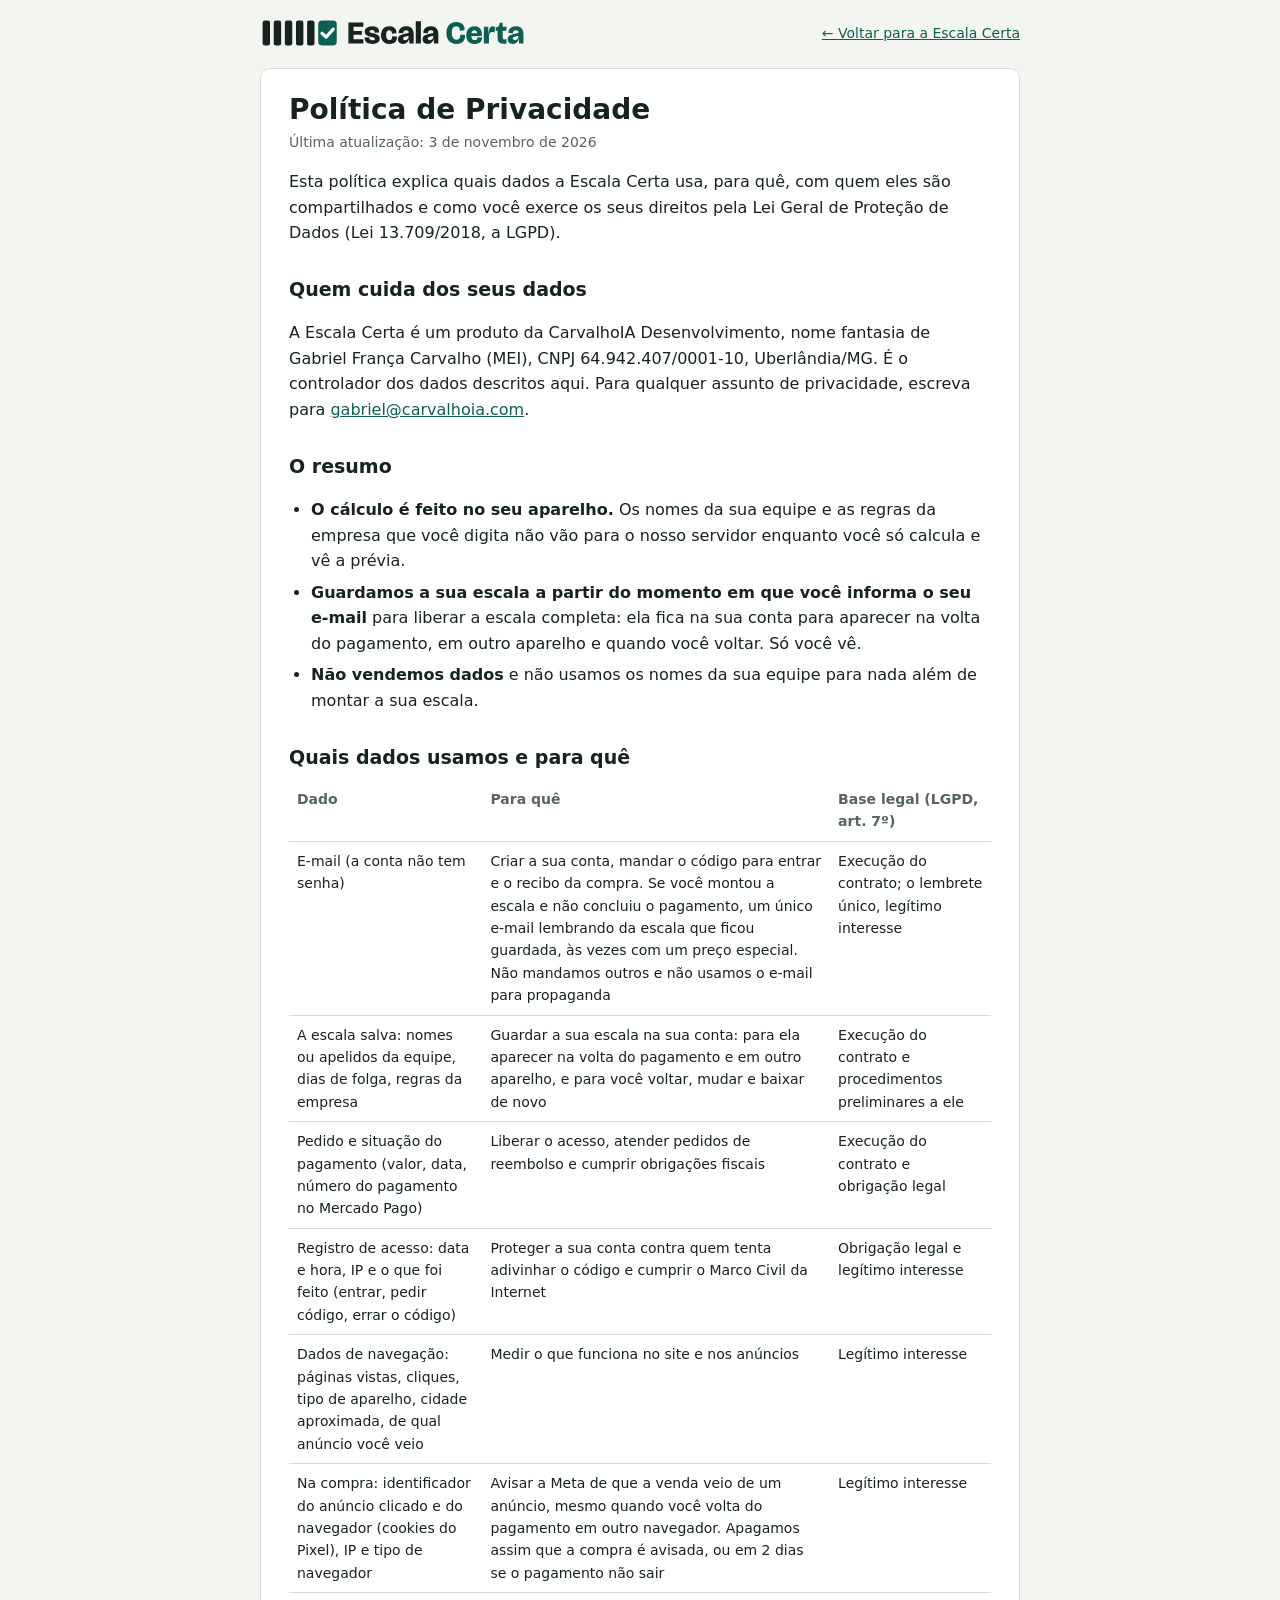
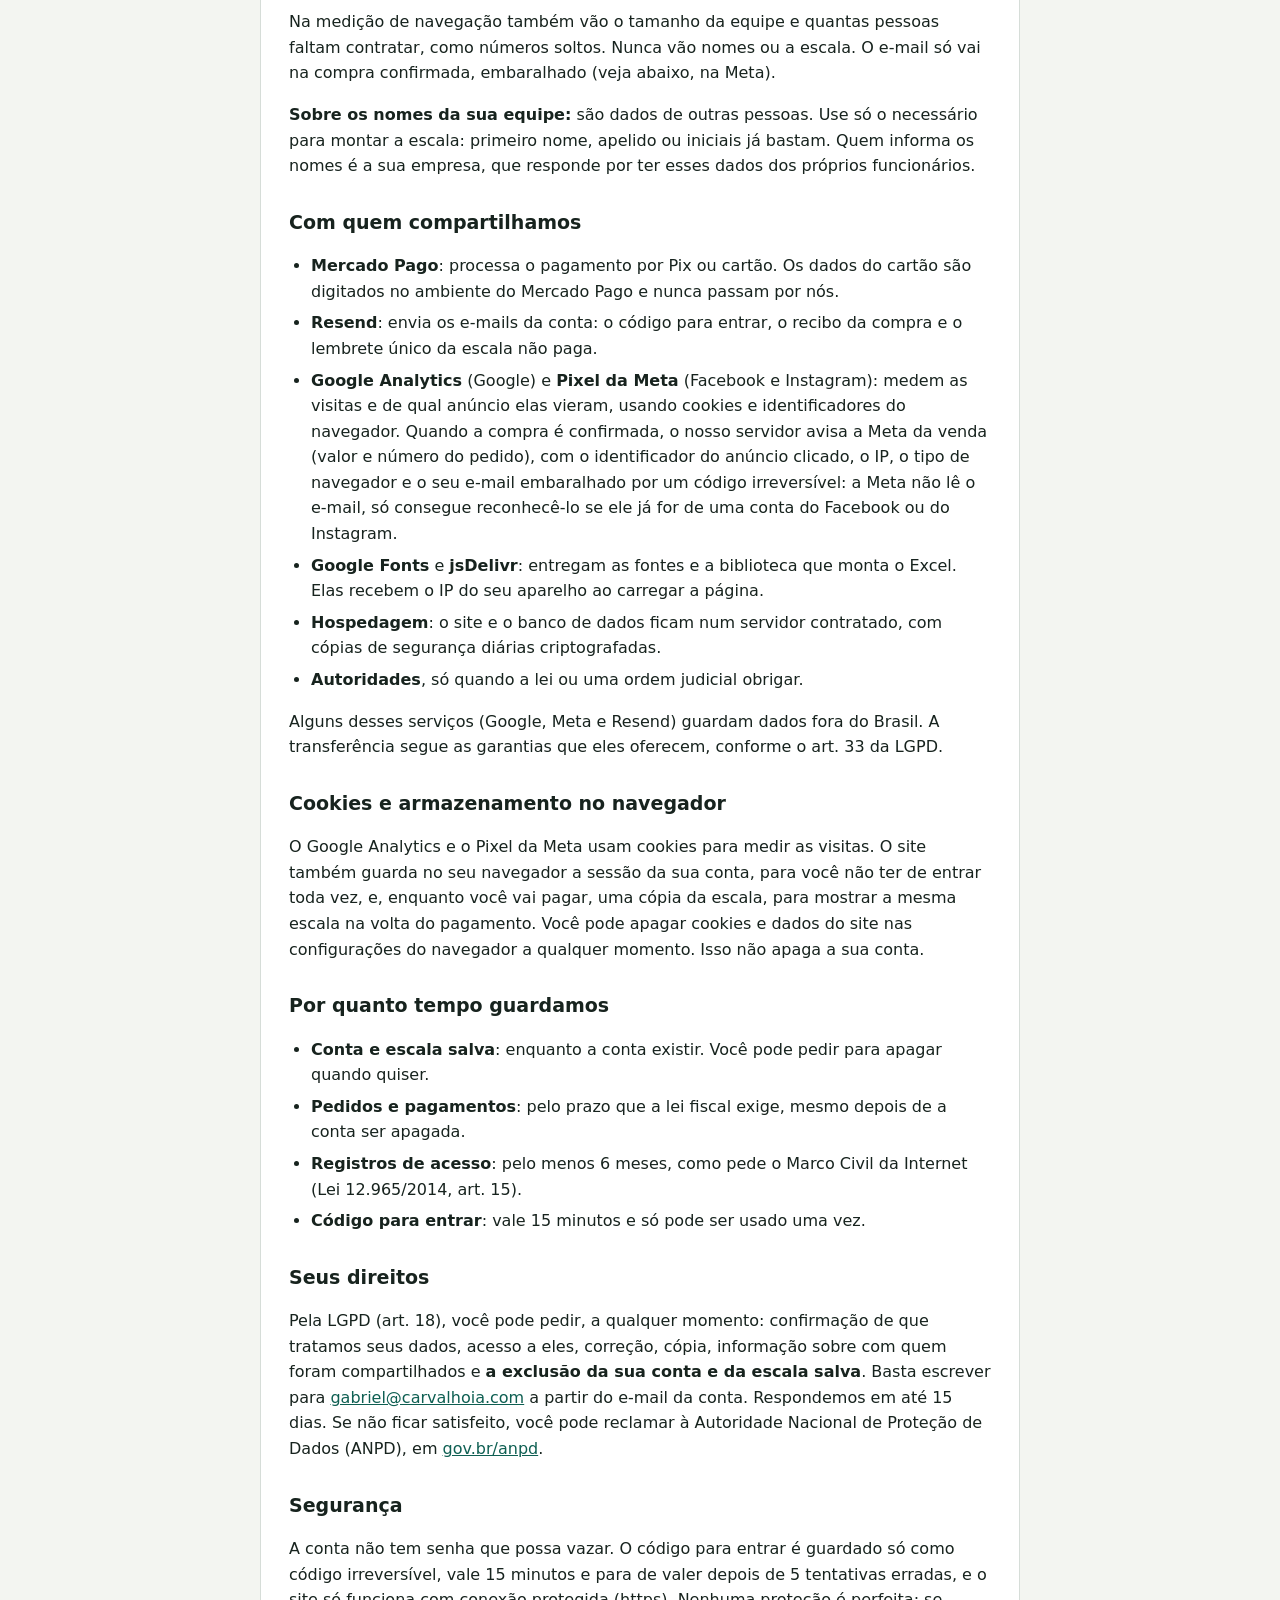
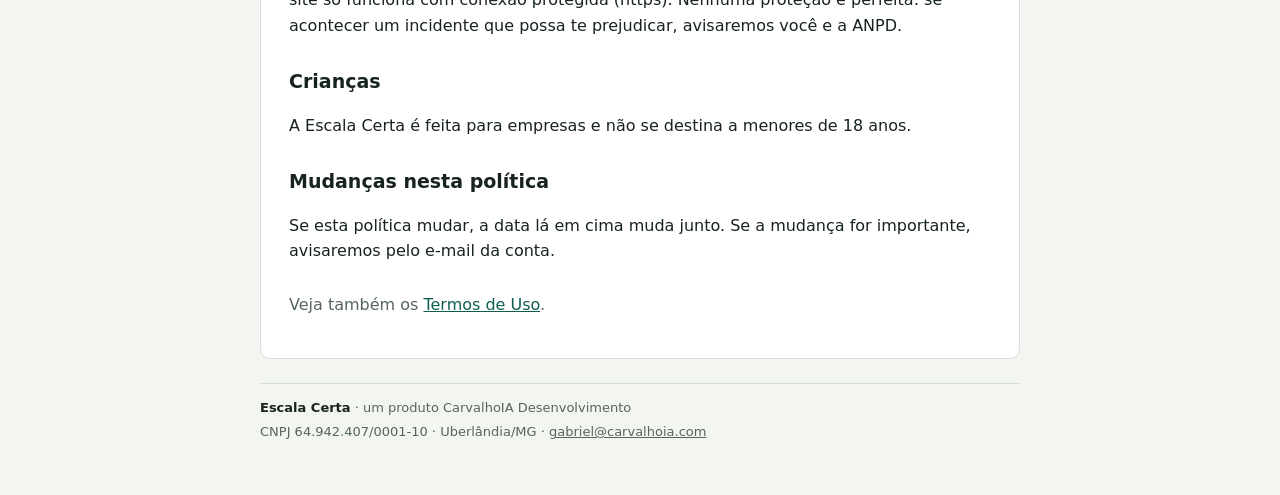
==== commit 55501057: "Oferta por e-mail com link que entra e abre o Pix; aviso ao dono de venda e reembolso - admin.py ofe" ====
--- a/gerador/privacidade.html
+++ b/gerador/privacidade.html
@@ -16,7 +16,7 @@
 </header>
 <main class="texto">
   <h1>Política de Privacidade</h1>
-  <p class="data">Última atualização: 30 de outubro de 2026</p>
+  <p class="data">Última atualização: 3 de novembro de 2026</p>
 
   <p>Esta política explica quais dados a Escala Certa usa, para quê, com quem eles são compartilhados e como você
     exerce os seus direitos pela Lei Geral de Proteção de Dados (Lei 13.709/2018, a LGPD).</p>
@@ -40,7 +40,7 @@
     <thead><tr><th>Dado</th><th>Para quê</th><th>Base legal (LGPD, art. 7º)</th></tr></thead>
     <tbody>
       <tr><td>E-mail (a conta não tem senha)</td>
-        <td>Criar a sua conta, mandar o código para entrar e o recibo da compra</td><td>Execução do contrato</td></tr>
+        <td>Criar a sua conta, mandar o código para entrar e o recibo da compra. Se você montou a escala e não concluiu o pagamento, um único e-mail lembrando da escala que ficou guardada, às vezes com um preço especial. Não mandamos outros e não usamos o e-mail para propaganda</td><td>Execução do contrato; o lembrete único, legítimo interesse</td></tr>
       <tr><td>A escala salva: nomes ou apelidos da equipe, dias de folga, regras da empresa</td>
         <td>Guardar a sua escala na sua conta: para ela aparecer na volta do pagamento e em outro aparelho, e para você voltar, mudar e baixar de novo</td><td>Execução do contrato e procedimentos preliminares a ele</td></tr>
       <tr><td>Pedido e situação do pagamento (valor, data, número do pagamento no Mercado Pago)</td>
@@ -64,7 +64,7 @@
   <ul>
     <li><b>Mercado Pago</b>: processa o pagamento por Pix ou cartão. Os dados do cartão são digitados no ambiente
       do Mercado Pago e nunca passam por nós.</li>
-    <li><b>Resend</b>: envia os e-mails da conta: o código para entrar e o recibo da compra.</li>
+    <li><b>Resend</b>: envia os e-mails da conta: o código para entrar, o recibo da compra e o lembrete único da escala não paga.</li>
     <li><b>Google Analytics</b> (Google) e <b>Pixel da Meta</b> (Facebook e Instagram): medem as visitas e de qual
       anúncio elas vieram, usando cookies e identificadores do navegador. Quando a compra é confirmada, o nosso
       servidor avisa a Meta da venda (valor e número do pedido), com o identificador do anúncio clicado, o IP, o tipo
